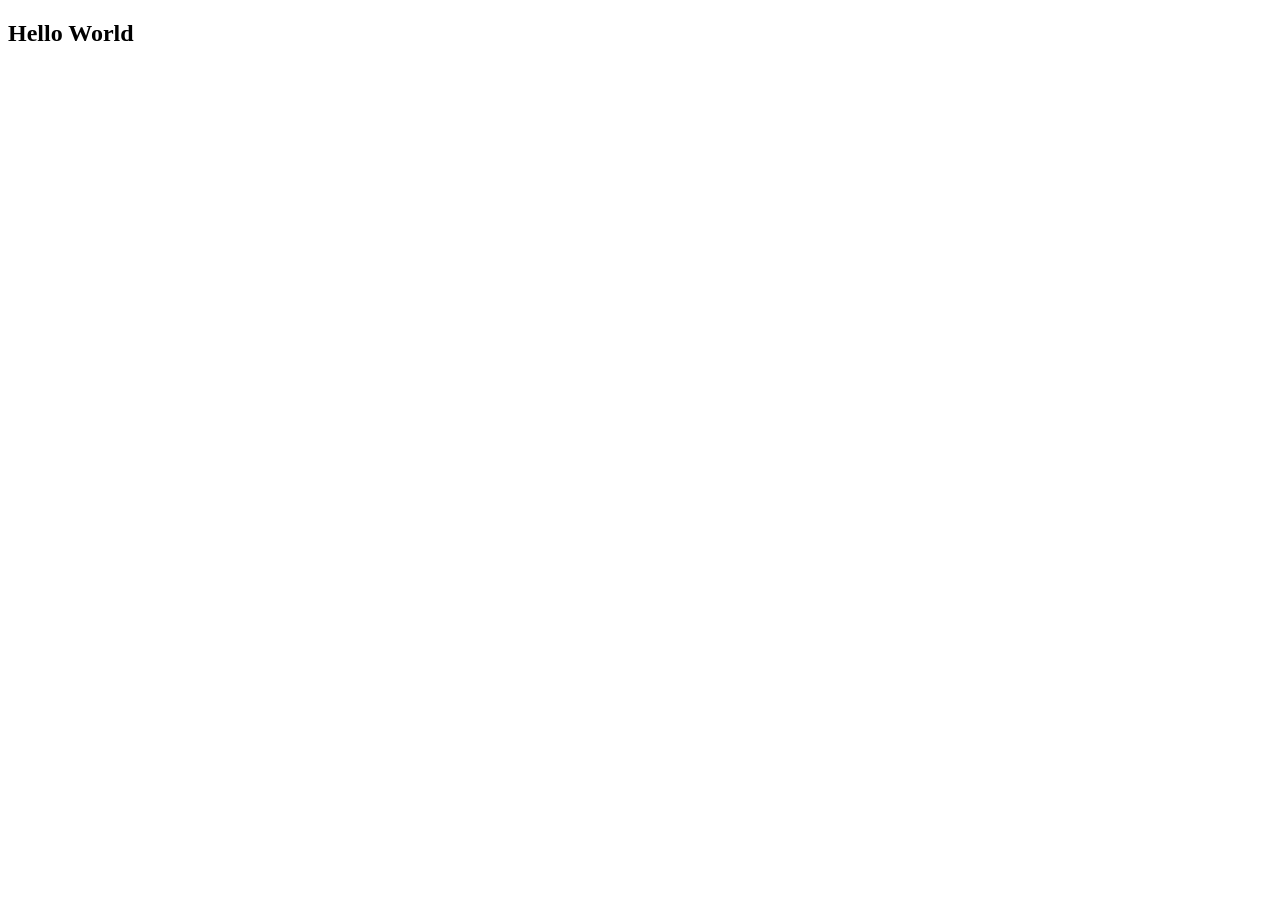
==== index.html @ 6361f9b6 "feat: test deploy link" ====
<!DOCTYPE html>
<html lang="en">
<head>
    <meta charset="UTF-8">
    <meta http-equiv="X-UA-Compatible" content="IE=edge">
    <meta name="viewport" content="width=device-width, initial-scale=1.0">
    <title>Document</title>
</head>
<body>
    <h2>Hello World</h2>
</body>
</html>
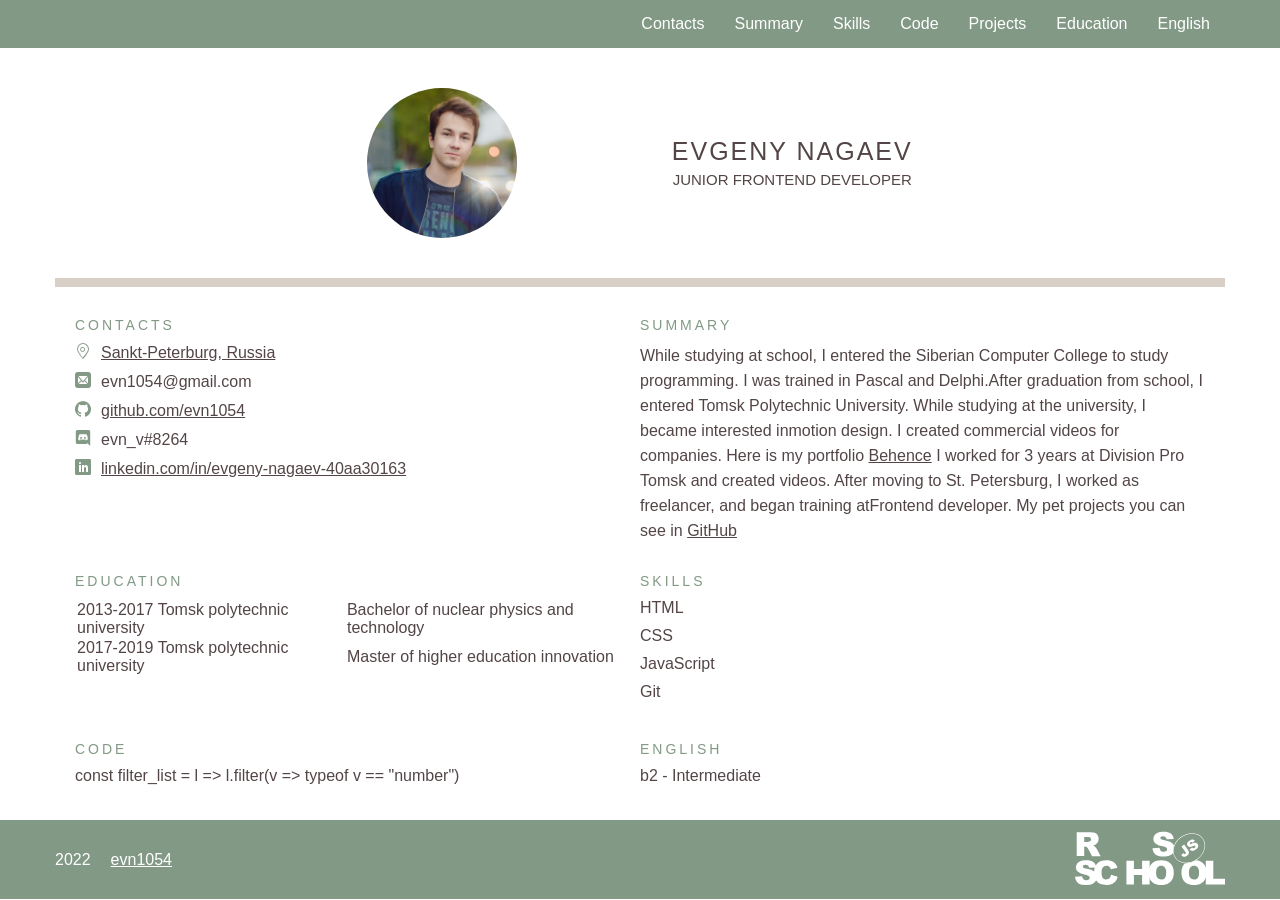
==== commit dba07e9e: "refactor: remove files from Cross-Check into rsschool-cv folder" ====
--- a/index.html
+++ b/index.html
@@ -4,9 +4,96 @@
     <meta charset="UTF-8">
     <meta http-equiv="X-UA-Compatible" content="IE=edge">
     <meta name="viewport" content="width=device-width, initial-scale=1.0">
-    <title>Document</title>
+    <title>CV#3_CV_Cross-Check</title>
+    <link rel="stylesheet" href="IconFont.css">
+    <link rel="stylesheet" href="style.css">
 </head>
 <body>
-    <h2>Hello World</h2>
+
+    <header class="header">
+        <nav class="container">
+            <ul>
+                <li><a href="#">Contacts</a></li>
+                <li><a href="#">Summary</a></li>
+                <li><a href="#">Skills</a></li>
+                <li><a href="#">Code</a></li>
+                <li><a href="#">Projects</a></li>
+                <li><a href="#">Education</a></li>
+                <li><a href="#">English</a></li>
+            </ul>
+        </nav>
+    </header>
+
+    <main class="main-container">
+        <div class="b01">
+            <img class="user-photo" src="img/Profile_Photo.jpg" alt="This is my photo">
+            <div class="user">
+                <div class="user-name">
+                    <p>Evgeny Nagaev</p>
+                </div>
+                <h1>junior frontend developer</h1>
+            </div>
+        </div>
+        <div class="big-hr"></div>
+        <div class="b02">
+            <div class="contacts division">
+                <h2>contacts</h2>
+                <ul>
+                    <li class="location icon-location"><a href="https://goo.gl/maps/yNFeFhdy9BsrMRvN7" target="_blank">Sankt-Peterburg, Russia</a></li>
+                    <li class="mail icon-mail">evn1054@gmail.com</li>
+                    <li class="github icon-github"><a href="https://github.com/evn1054" target="_blank">github.com/evn1054</a></li>
+                    <li class="discord icon-discord">evn_v#8264</li>
+                    <li class="linkedin icon-linkedin"><a href="https://linkedin.com/in/evgeny-nagaev-40aa30163" target="_blank">linkedin.com/in/evgeny-nagaev-40aa30163</a></li>
+                </ul>
+            </div>
+            <div class="summary division">
+                <h2>summary</h2>
+                <p>While studying at school, I entered the Siberian Computer College to study programming. I was trained in Pascal and Delphi.After graduation from school, I entered Tomsk Polytechnic University. While studying at the university, I became interested inmotion design. I created commercial videos for companies. Here is my portfolio <a href="https://www.behance.net/evn_v" target="_blank">Behence</a> I worked for 3 years at Division Pro Tomsk and created videos. After moving to St. Petersburg, I worked as freelancer, and began training atFrontend developer. My pet projects you can see in <a href="https://github.com/evn1054" target="_blank">GitHub</a>
+                </p>
+            </div>
+            <div class="education division">
+                <h2>education</h2>
+                <table>
+                    <tr>
+                      <td>2013-2017 Tomsk polytechnic university</td>
+                      <td>Bachelor of nuclear physics and technology</td>
+                    </tr>
+                    <tr>
+                      <td>2017-2019 Tomsk polytechnic university</td>
+                      <td>Master of higher education innovation</td>
+                    </tr>
+                  </table>
+            </div>
+            <div class="skills division">
+                <h2>skills</h2>
+                <ul>
+                    <li>HTML</li>
+                    <li>CSS</li>
+                    <li>JavaScript</li>
+                    <li>Git</li>
+                </ul>
+            </div>
+            <div class="code division">
+                <h2>code</h2>
+                <p>const filter_list = l => l.filter(v => typeof v == "number")</p>
+            </div>
+
+            <div class="english division">
+                <h2>english</h2>
+                <p>b2 - Intermediate</p>
+            </div>
+        </div>
+    </main>
+
+    <footer class="footer">
+        <div class="container-footer">
+            <div class="rights">
+                <p>2022</p>
+                <a href="https://github.com/evn1054" target="_blank">evn1054</a>
+            </div>
+            <a href="https://rs.school/js-stage0/" target="_blank"><img src="img/rs_school_js_White.svg" alt=""></a>
+        </div>
+    </footer>
+
 </body>
 </html>
--- a/IconFont.css
+++ b/IconFont.css
@@ -0,0 +1,54 @@
+@font-face {
+  font-family: 'cv';
+  src:  url('fonts/cv.eot?sh7hyf');
+  src:  url('fonts/cv.eot?sh7hyf#iefix') format('embedded-opentype'),
+    url('fonts/cv.ttf?sh7hyf') format('truetype'),
+    url('fonts/cv.woff?sh7hyf') format('woff'),
+    url('fonts/cv.svg?sh7hyf#cv') format('svg');
+  font-weight: normal;
+  font-style: normal;
+  font-display: block;
+}
+
+[class^="icon-"]::before, [class*=" icon-"]::before {
+  /* use !important to prevent issues with browser extensions that change fonts */
+  font-family: 'cv' !important;
+  speak: never;
+  font-style: normal;
+  font-weight: normal;
+  font-variant: normal;
+  text-transform: none;
+  line-height: 1;
+
+  /* Better Font Rendering =========== */
+  -webkit-font-smoothing: antialiased;
+  -moz-osx-font-smoothing: grayscale;
+}
+
+.icon-discord:before {
+  content: "\e901";
+  padding-right: 10px;
+  color: #829985;
+  
+}
+.icon-location:before {
+  content: "\e900";
+  padding-right: 10px;
+  color: #829985;
+}
+.icon-mail:before {
+  content: "\ea83";
+  padding-right: 10px;
+  color: #829985;
+}
+.icon-github:before {
+  content: "\eab0";
+  padding-right: 10px;
+  color: #829985;
+}
+.icon-linkedin:before {
+  content: "\eac9";
+  padding-right: 10px;
+  color: #829985;
+}
+
--- a/style.css
+++ b/style.css
@@ -0,0 +1,172 @@
+* {
+    padding: 0;
+    margin: 0;
+    font-family: Helvetica, Arial, sans-serif;
+    color: #534546;
+    box-sizing: border-box;
+
+}
+
+h1 {
+    margin-top: 5px;
+    font-size: 15px;
+    font-weight: 300;
+}
+
+h2 {
+    margin-top: 30px;
+    margin-bottom: 10px;
+
+    text-transform: uppercase;
+    font-size: 14px;
+    font-weight: 400;
+    letter-spacing: 3px;
+    color: #829985;
+}
+
+.division {
+    width: 50%;
+}
+
+/* -------------------------------------------- */
+
+.header {
+    background-color: #829985;
+    padding: 15px;
+}
+.container {
+    max-width: 1170px;
+    margin: 0 auto;
+    /* border: 1px solid black; */
+}
+.container ul {
+    display: flex;
+    justify-content: end;
+    list-style-type: none;
+}
+
+.container ul li a {
+    text-decoration: none;
+    margin: 0 15px;
+    color: white;
+
+    
+}
+
+.main-container {
+    max-width: 1170px;
+    margin: 0 auto;
+}
+
+.b01 {
+    max-width: 700px;
+    display: flex;
+    justify-content: space-around;
+    align-items: center;
+    margin: 40px auto;
+}
+
+.user-photo{
+    display: block;
+    width: 150px;
+    border-radius: 50%;
+}
+
+.user {
+    text-align: center;
+    text-transform: uppercase;
+}
+.user-name {
+    position: relative;
+    font-size: 25px;
+    letter-spacing: 2px;
+    font-weight: 300;    
+}
+
+.user-name::after {
+    position: absolute;
+    width: 50px;
+    height: 12px;
+    background-color: #d9d0c7;
+}
+
+
+
+.big-hr{
+    width: 100%;
+    height: 9px;
+    background-color: #d8d0c7;
+}
+
+.b02 {
+    display: flex;
+    flex-wrap: wrap;
+    justify-content: space-around;
+    padding: 0px 20px;
+}
+.contacts ul li {
+    list-style-type: none;
+}
+.location {
+    margin: 10px 0;
+}
+.mail {
+    margin: 10px 0;
+}
+.github {
+    margin: 10px 0;
+}
+.discord {
+    margin: 10px 0;
+}
+.linkedin {
+    margin: 10px 0;
+}
+.summary p {
+    line-height: 25px;
+}
+
+.skills ul li {
+    list-style-type: none;
+    margin: 10px 0;
+}
+
+table tr td {
+    padding: 0, 20px;
+}
+
+.footer {
+    margin: 0 auto;
+    margin-top: 35px;
+    background-color: #829985;
+    padding: 10px;
+}
+
+.container-footer {
+    max-width: 1170px;
+
+    margin: 0 auto;
+
+    display: flex;
+    justify-content: space-between;
+    align-items: center;
+}
+
+.rights {
+    display: flex; 
+}
+
+.rights p{
+    color: white;
+    margin-right: 20px;
+}
+.rights a{
+    color: white;
+
+}
+
+.footer img {
+    width: 150px;
+
+}
+
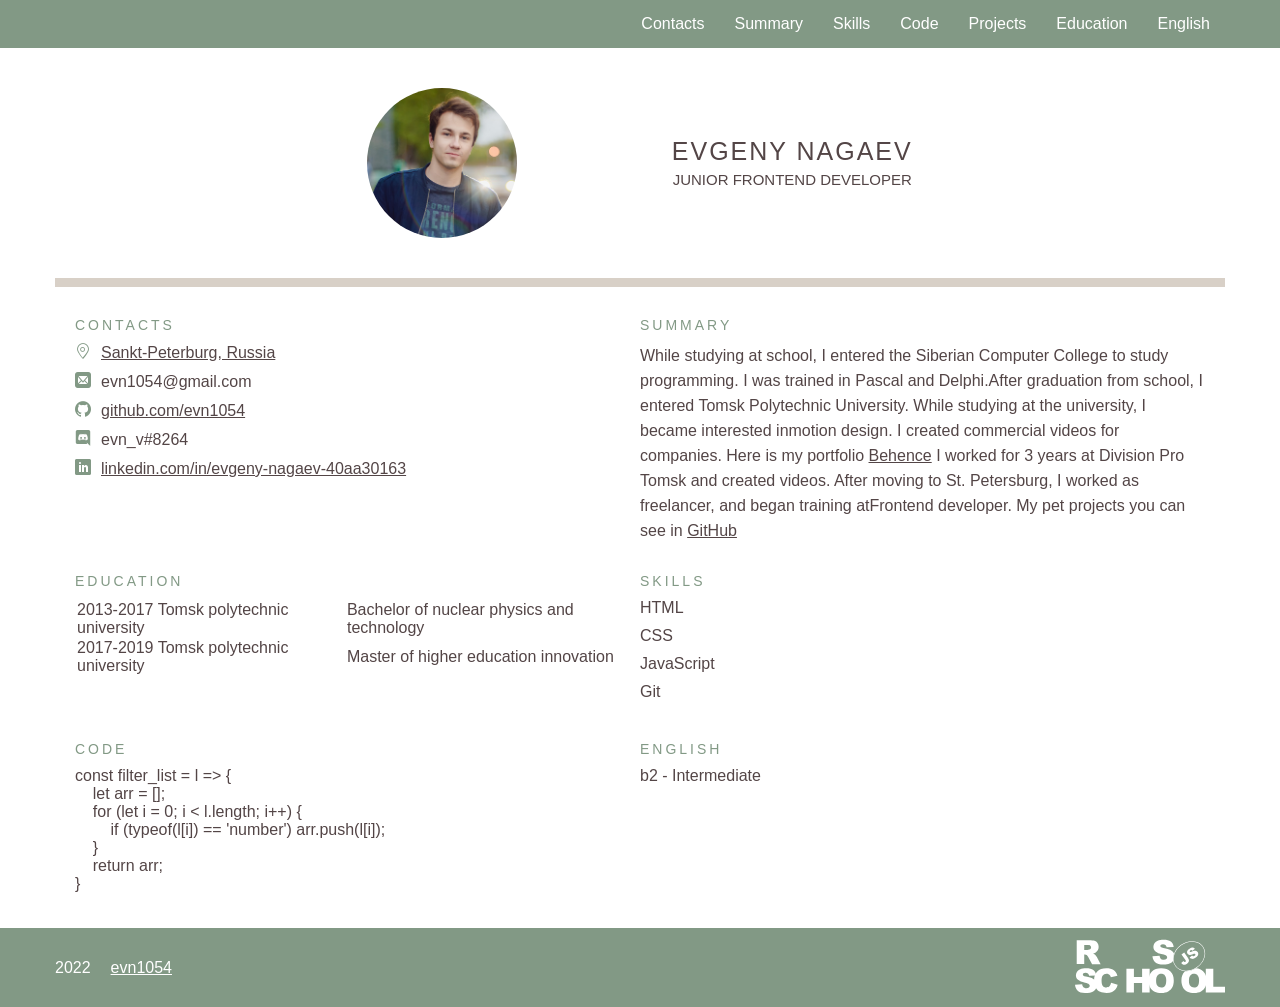
==== commit f364eb67: "refactor: add semantic tags" ====
--- a/index.html
+++ b/index.html
@@ -25,7 +25,7 @@
     </header>
 
     <main class="main-container">
-        <div class="b01">
+        <section class="b01">
             <img class="user-photo" src="img/Profile_Photo.jpg" alt="This is my photo">
             <div class="user">
                 <div class="user-name">
@@ -33,10 +33,10 @@
                 </div>
                 <h1>junior frontend developer</h1>
             </div>
-        </div>
+        </section>
         <div class="big-hr"></div>
-        <div class="b02">
-            <div class="contacts division">
+        <section class="b02">
+            <article class="contacts division">
                 <h2>contacts</h2>
                 <ul>
                     <li class="location icon-location"><a href="https://goo.gl/maps/yNFeFhdy9BsrMRvN7" target="_blank">Sankt-Peterburg, Russia</a></li>
@@ -45,13 +45,13 @@
                     <li class="discord icon-discord">evn_v#8264</li>
                     <li class="linkedin icon-linkedin"><a href="https://linkedin.com/in/evgeny-nagaev-40aa30163" target="_blank">linkedin.com/in/evgeny-nagaev-40aa30163</a></li>
                 </ul>
-            </div>
-            <div class="summary division">
+            </article>
+            <article class="summary division">
                 <h2>summary</h2>
                 <p>While studying at school, I entered the Siberian Computer College to study programming. I was trained in Pascal and Delphi.After graduation from school, I entered Tomsk Polytechnic University. While studying at the university, I became interested inmotion design. I created commercial videos for companies. Here is my portfolio <a href="https://www.behance.net/evn_v" target="_blank">Behence</a> I worked for 3 years at Division Pro Tomsk and created videos. After moving to St. Petersburg, I worked as freelancer, and began training atFrontend developer. My pet projects you can see in <a href="https://github.com/evn1054" target="_blank">GitHub</a>
                 </p>
-            </div>
-            <div class="education division">
+            </article>
+            <article class="education division">
                 <h2>education</h2>
                 <table>
                     <tr>
@@ -63,8 +63,8 @@
                       <td>Master of higher education innovation</td>
                     </tr>
                   </table>
-            </div>
-            <div class="skills division">
+            </article>
+            <article class="skills division">
                 <h2>skills</h2>
                 <ul>
                     <li>HTML</li>
@@ -72,17 +72,27 @@
                     <li>JavaScript</li>
                     <li>Git</li>
                 </ul>
-            </div>
-            <div class="code division">
+            </article>
+            <article class="code division">
                 <h2>code</h2>
-                <p>const filter_list = l => l.filter(v => typeof v == "number")</p>
-            </div>
+                <code>
+<pre>
+<span class="blue">const</span> <span class="yellow">filter_list</span> = l => {
+    let arr = [];
+    for (let i = 0; i < l.length; i++) {
+        if (typeof(l[i]) == 'number') arr.push(l[i]); 
+    } 
+    return arr;
+}
+</pre>
+                </code>
+            </article>
 
             <div class="english division">
                 <h2>english</h2>
                 <p>b2 - Intermediate</p>
             </div>
-        </div>
+        </section>
     </main>
 
     <footer class="footer">
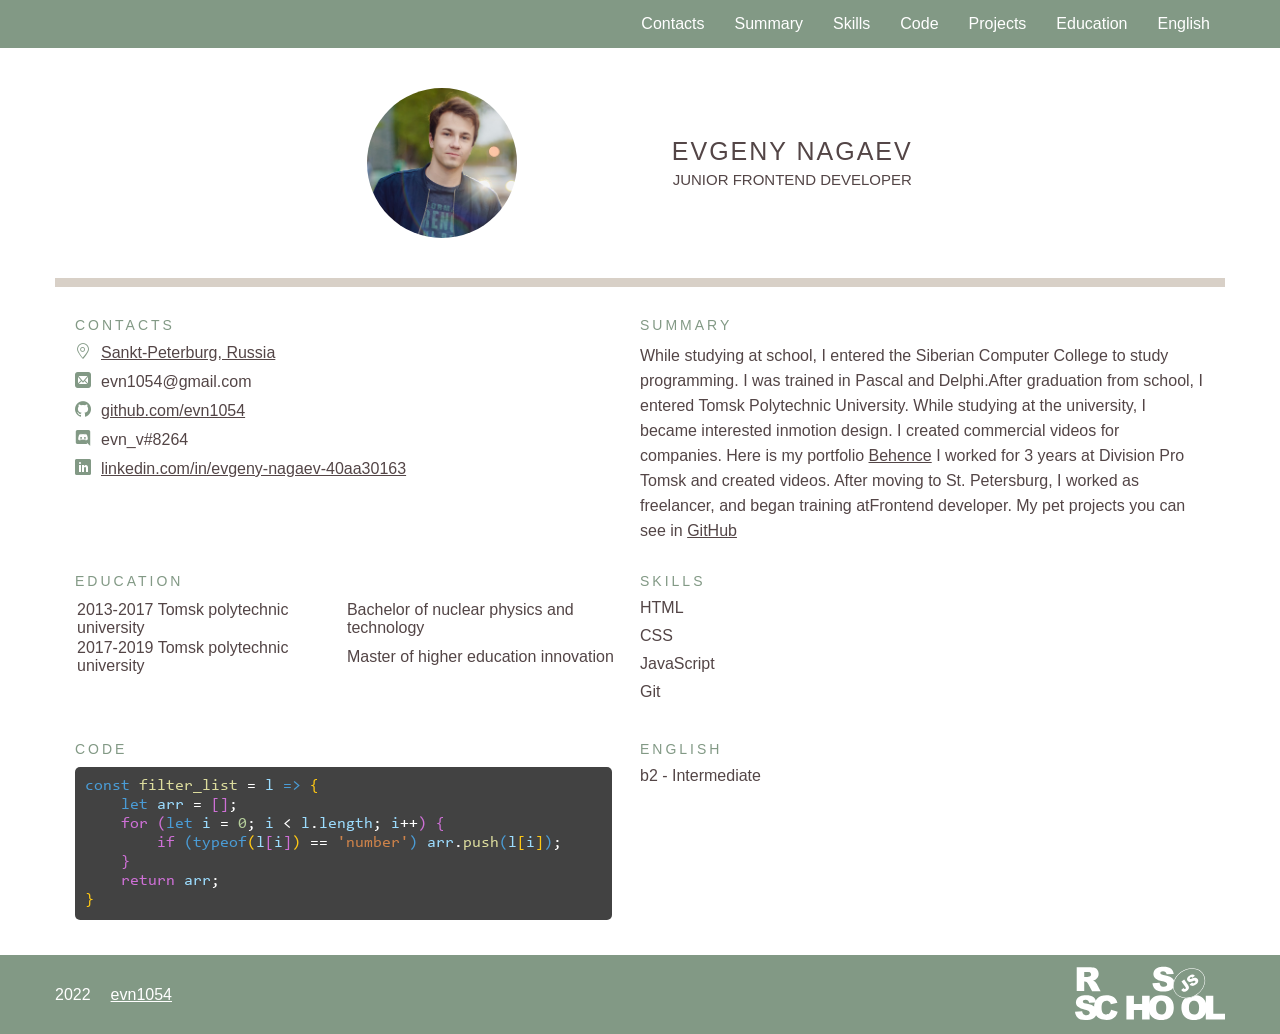
==== commit f6bf625e: "refactor: change the code block (add tags for css)." ====
--- a/index.html
+++ b/index.html
@@ -6,6 +6,7 @@
     <meta name="viewport" content="width=device-width, initial-scale=1.0">
     <title>CV#3_CV_Cross-Check</title>
     <link rel="stylesheet" href="IconFont.css">
+    <link rel="stylesheet" href="fonts/Consolas/Consolas.css">
     <link rel="stylesheet" href="style.css">
 </head>
 <body>
@@ -77,13 +78,13 @@
                 <h2>code</h2>
                 <code>
 <pre>
-<span class="blue">const</span> <span class="yellow">filter_list</span> = l => {
-    let arr = [];
-    for (let i = 0; i < l.length; i++) {
-        if (typeof(l[i]) == 'number') arr.push(l[i]); 
-    } 
-    return arr;
-}
+<span class="blue">const</span> <span class="yellow">filter_list</span> = <span class="text">l</span> <span class="blue">=></span> <span class="brackets">{</span>
+    <span class="blue">let</span> <span class="text">arr</span> = <span class="magenta">[]</span>;
+    <span class="magenta">for (</span><span class="blue">let</span> <span class="text">i</span> = <span class="green">0</span>; <span class="text">i</span> &lt; <span class="text">l</span>.<span class="text">length</span>; <span class="text">i</span>++<span class="magenta">) {</span>
+        <span class="magenta">if</span> <span class="blue">(typeof</span><span class="brackets">(</span><span class="text">l</span><span class="magenta">[</span><span class="text">i</span><span class="magenta">]</span><span class="brackets">)</span> == <span class="comments">'number'</span><span class="blue">)</span> <span class="text">arr</span>.<span class="yellow">push</span><span class="blue">(</span><span class="text">l</span><span class="brackets">[</span><span class="text">i</span><span class="brackets">]</span><span class="blue">)</span>; 
+    <span class="magenta">}</span> 
+    <span class="magenta">return</span> <span class="text">arr</span>;
+<span class="brackets">}</span>
 </pre>
                 </code>
             </article>
--- a/fonts/Consolas/Consolas.css
+++ b/fonts/Consolas/Consolas.css
@@ -0,0 +1,7 @@
+@font-face {
+    font-family: 'consolas';
+    src:  url('consolas.ttf') format('truetype');
+    font-weight: normal;
+    font-style: normal;
+    font-display: block;
+  }
--- a/style.css
+++ b/style.css
@@ -170,3 +170,43 @@
 
 }
 
+/* stilize code inside code block */
+pre {
+    max-width: 95%;
+    padding: 10px;
+
+    font-family: 'consolas';
+    color: white;
+    background-color: rgb(66, 66, 66);
+    border-radius: 5px;
+
+
+}
+.blue {
+    color: #4a9cd6;
+    font-family: 'consolas';
+}
+.yellow {
+    color: #dcdc9d;
+    font-family: 'consolas';
+}
+.text {
+    color: #9cdcfe;
+    font-family: 'consolas';
+}
+.magenta{
+    color: #ce70d6;
+    font-family: 'consolas';
+}
+.green{
+    color: #b5ce9b;
+    font-family: 'consolas';
+}
+.brackets{
+    color: #ffc813;
+    font-family: 'consolas';
+}
+.comments{
+    color: #ce834a;
+    font-family: 'consolas';
+}
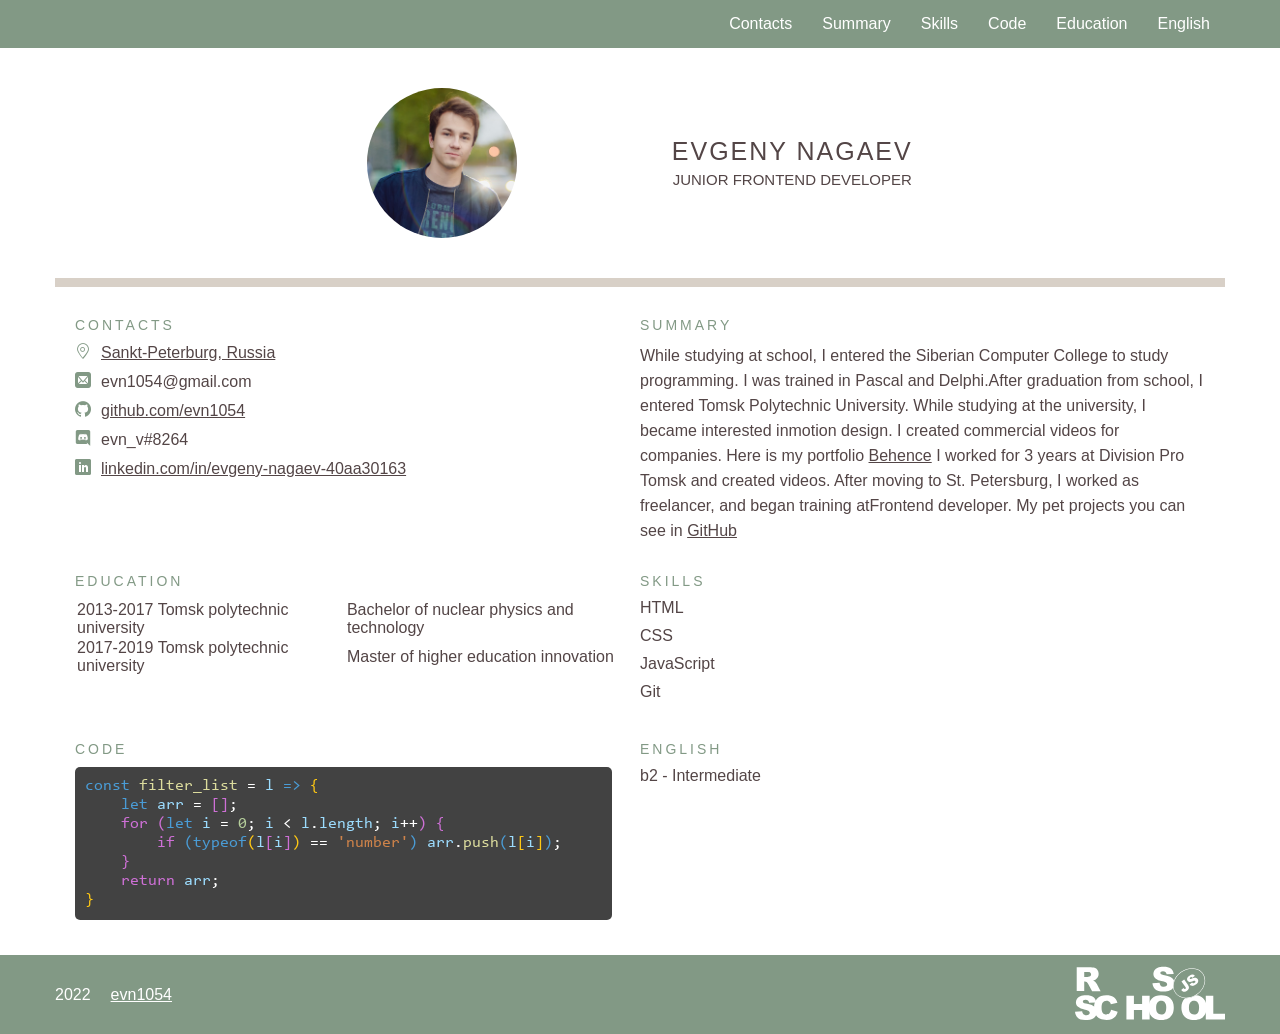
==== commit 00484208: "feat: add anchors in nav menu" ====
--- a/index.html
+++ b/index.html
@@ -14,13 +14,12 @@
     <header class="header">
         <nav class="container">
             <ul>
-                <li><a href="#">Contacts</a></li>
-                <li><a href="#">Summary</a></li>
-                <li><a href="#">Skills</a></li>
-                <li><a href="#">Code</a></li>
-                <li><a href="#">Projects</a></li>
-                <li><a href="#">Education</a></li>
-                <li><a href="#">English</a></li>
+                <li><a href="#contacts">Contacts</a></li>
+                <li><a href="#summary">Summary</a></li>
+                <li><a href="#skills">Skills</a></li>
+                <li><a href="#code">Code</a></li>
+                <li><a href="#education">Education</a></li>
+                <li><a href="#english">English</a></li>
             </ul>
         </nav>
     </header>
@@ -37,7 +36,7 @@
         </section>
         <div class="big-hr"></div>
         <section class="b02">
-            <article class="contacts division">
+            <article class="division" id="contacts">
                 <h2>contacts</h2>
                 <ul>
                     <li class="location icon-location"><a href="https://goo.gl/maps/yNFeFhdy9BsrMRvN7" target="_blank">Sankt-Peterburg, Russia</a></li>
@@ -47,12 +46,12 @@
                     <li class="linkedin icon-linkedin"><a href="https://linkedin.com/in/evgeny-nagaev-40aa30163" target="_blank">linkedin.com/in/evgeny-nagaev-40aa30163</a></li>
                 </ul>
             </article>
-            <article class="summary division">
+            <article class="division" id="summary">
                 <h2>summary</h2>
                 <p>While studying at school, I entered the Siberian Computer College to study programming. I was trained in Pascal and Delphi.After graduation from school, I entered Tomsk Polytechnic University. While studying at the university, I became interested inmotion design. I created commercial videos for companies. Here is my portfolio <a href="https://www.behance.net/evn_v" target="_blank">Behence</a> I worked for 3 years at Division Pro Tomsk and created videos. After moving to St. Petersburg, I worked as freelancer, and began training atFrontend developer. My pet projects you can see in <a href="https://github.com/evn1054" target="_blank">GitHub</a>
                 </p>
             </article>
-            <article class="education division">
+            <article class="division" id="education">
                 <h2>education</h2>
                 <table>
                     <tr>
@@ -65,7 +64,7 @@
                     </tr>
                   </table>
             </article>
-            <article class="skills division">
+            <article class="division" id="skills">
                 <h2>skills</h2>
                 <ul>
                     <li>HTML</li>
@@ -74,7 +73,7 @@
                     <li>Git</li>
                 </ul>
             </article>
-            <article class="code division">
+            <article class="division" id="code">
                 <h2>code</h2>
                 <code>
 <pre>
@@ -89,7 +88,7 @@
                 </code>
             </article>
 
-            <div class="english division">
+            <div class="division" id="english">
                 <h2>english</h2>
                 <p>b2 - Intermediate</p>
             </div>
--- a/style.css
+++ b/style.css
@@ -4,7 +4,7 @@
     font-family: Helvetica, Arial, sans-serif;
     color: #534546;
     box-sizing: border-box;
-
+    scroll-behavior: smooth;
 }
 
 h1 {
@@ -104,7 +104,7 @@
     justify-content: space-around;
     padding: 0px 20px;
 }
-.contacts ul li {
+#contacts ul li {
     list-style-type: none;
 }
 .location {
@@ -122,11 +122,11 @@
 .linkedin {
     margin: 10px 0;
 }
-.summary p {
+#summary p {
     line-height: 25px;
 }
 
-.skills ul li {
+#skills ul li {
     list-style-type: none;
     margin: 10px 0;
 }
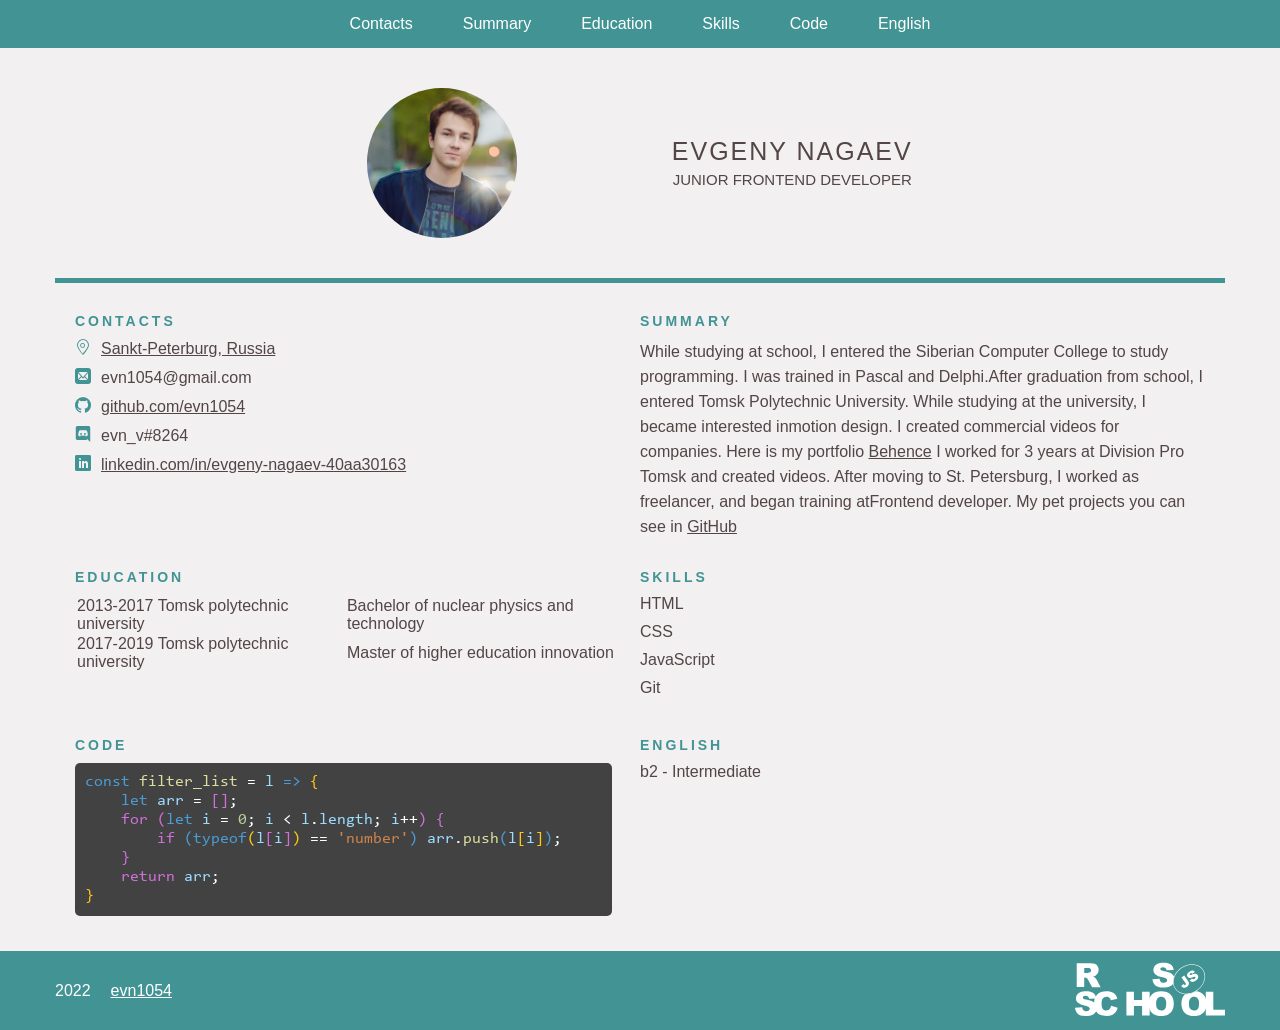
==== commit ff642953: "feat: add hover effect in header nav menu" ====
--- a/index.html
+++ b/index.html
@@ -12,13 +12,13 @@
 <body>
 
     <header class="header">
-        <nav class="container">
+        <nav class="container animation">
             <ul>
                 <li><a href="#contacts">Contacts</a></li>
                 <li><a href="#summary">Summary</a></li>
+                <li><a href="#education">Education</a></li>
                 <li><a href="#skills">Skills</a></li>
                 <li><a href="#code">Code</a></li>
-                <li><a href="#education">Education</a></li>
                 <li><a href="#english">English</a></li>
             </ul>
         </nav>
--- a/IconFont.css
+++ b/IconFont.css
@@ -28,27 +28,27 @@
 .icon-discord:before {
   content: "\e901";
   padding-right: 10px;
-  color: #829985;
+  color: #429494;
   
 }
 .icon-location:before {
   content: "\e900";
   padding-right: 10px;
-  color: #829985;
+  color: #429494;
 }
 .icon-mail:before {
   content: "\ea83";
   padding-right: 10px;
-  color: #829985;
+  color: #429494;
 }
 .icon-github:before {
   content: "\eab0";
   padding-right: 10px;
-  color: #829985;
+  color: #429494;
 }
 .icon-linkedin:before {
   content: "\eac9";
   padding-right: 10px;
-  color: #829985;
+  color: #429494;
 }
 
--- a/style.css
+++ b/style.css
@@ -5,6 +5,10 @@
     color: #534546;
     box-sizing: border-box;
     scroll-behavior: smooth;
+    scroll-margin: 40px;
+}
+body {
+    background-color: #f2f0f1;
 }
 
 h1 {
@@ -19,9 +23,9 @@
 
     text-transform: uppercase;
     font-size: 14px;
-    font-weight: 400;
+    font-weight: 700;
     letter-spacing: 3px;
-    color: #829985;
+    color: #429494;
 }
 
 .division {
@@ -31,8 +35,11 @@
 /* -------------------------------------------- */
 
 .header {
-    background-color: #829985;
+    background-color: #429494;
     padding: 15px;
+    position: sticky;
+    top: 0;
+    z-index: 5;
 }
 .container {
     max-width: 1170px;
@@ -41,16 +48,48 @@
 }
 .container ul {
     display: flex;
-    justify-content: end;
+    justify-content: center;
     list-style-type: none;
 }
 
 .container ul li a {
     text-decoration: none;
     margin: 0 15px;
-    color: white;
-
+    padding: 10px;
+    color: white;
     
+    transition: 0.8s;
+    position: relative;
+    overflow: hidden;
+  
+}
+.container ul li a:hover {
+    color: #429494;
+    
+}
+.container ul li a::before {
+    content: "";
+    position: absolute;
+    /* padding: 10px; */
+
+    left: 0;
+    width: 100%;
+    height: 0;
+
+    background-color: white;
+    z-index: -1;
+    transition: 0.8s;
+}
+
+.animation ul li a::before {
+    bottom: 0;
+    border-radius: 50% 50% 0 0;
+
+}
+
+.container ul li a:hover::before {
+    height: 180%;
+    border-radius: 5px;
 }
 
 .main-container {
@@ -87,15 +126,15 @@
     position: absolute;
     width: 50px;
     height: 12px;
-    background-color: #d9d0c7;
+    background-color: #429494;
 }
 
 
 
 .big-hr{
     width: 100%;
-    height: 9px;
-    background-color: #d8d0c7;
+    height: 5px;
+    background-color: #429494;
 }
 
 .b02 {
@@ -138,7 +177,7 @@
 .footer {
     margin: 0 auto;
     margin-top: 35px;
-    background-color: #829985;
+    background-color: #429494;
     padding: 10px;
 }
 
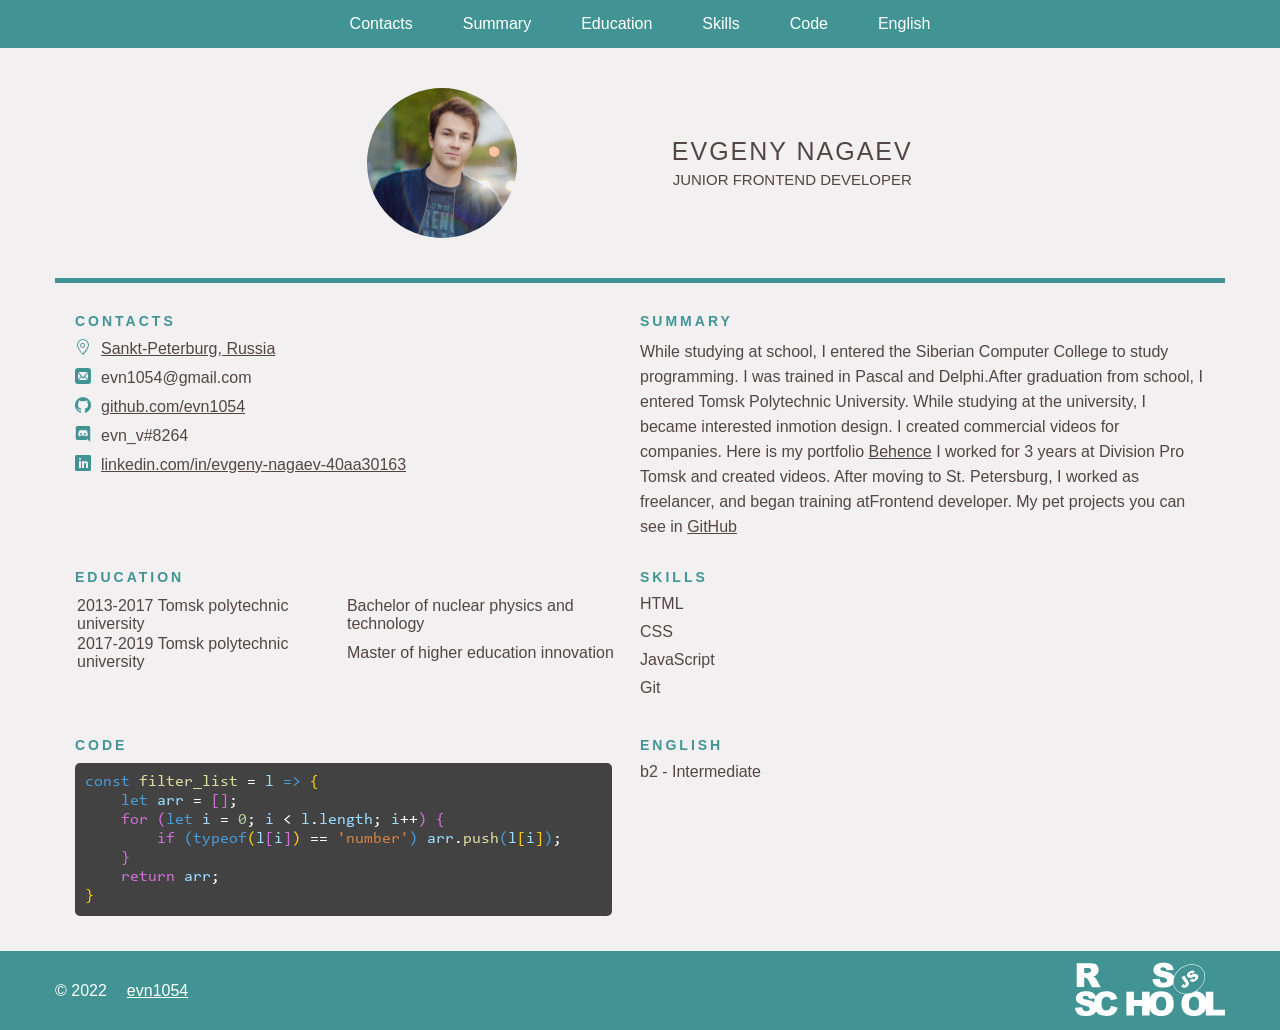
==== commit b3df785a: "feat: add copyright simbol in the footer" ====
--- a/index.html
+++ b/index.html
@@ -98,7 +98,7 @@
     <footer class="footer">
         <div class="container-footer">
             <div class="rights">
-                <p>2022</p>
+                <p>&#169; 2022</p>
                 <a href="https://github.com/evn1054" target="_blank">evn1054</a>
             </div>
             <a href="https://rs.school/js-stage0/" target="_blank"><img src="img/rs_school_js_White.svg" alt=""></a>
